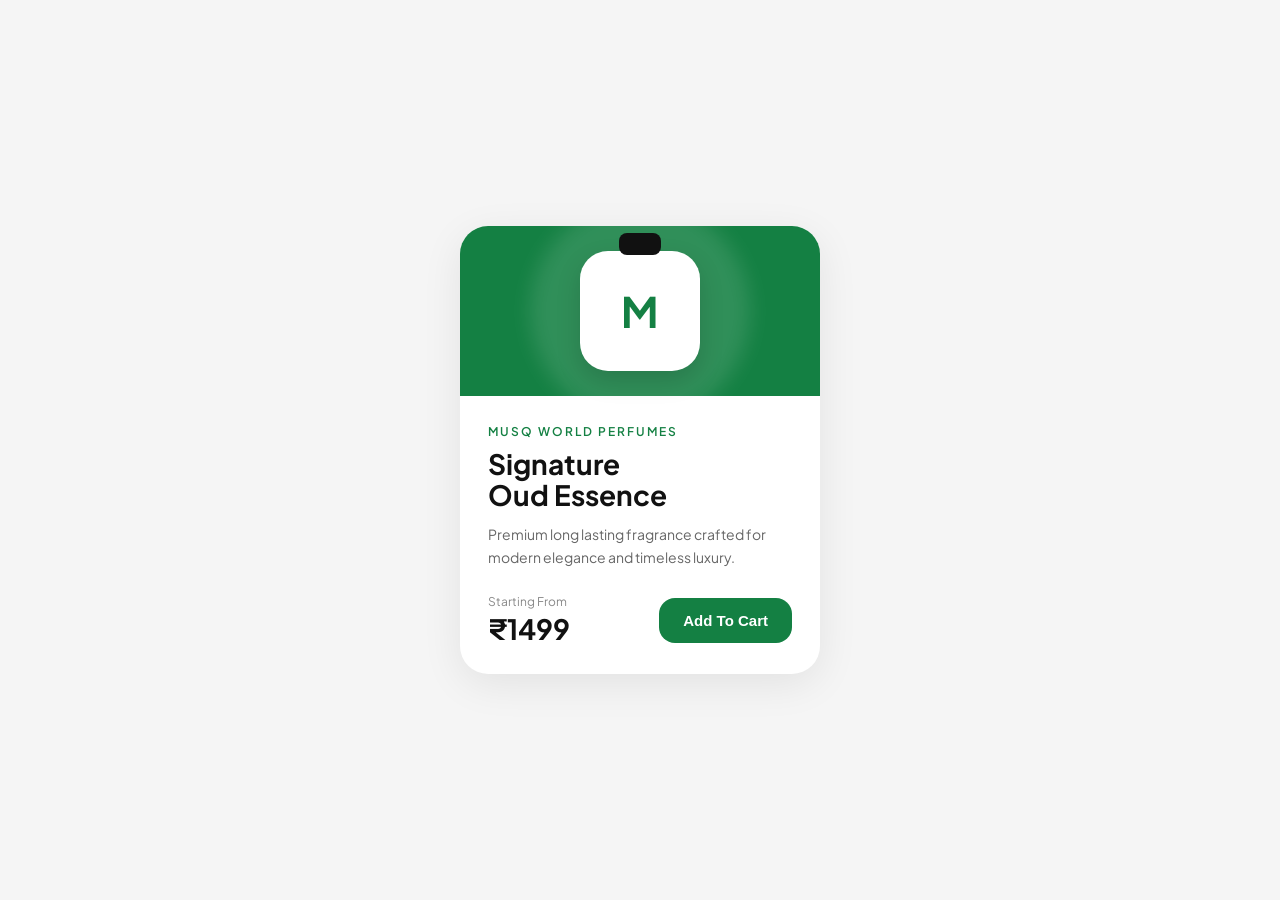
==== cart.html @ 5d663b86 "Create cart.html" ====
<!DOCTYPE html>
<html lang="en">
<head>
<meta charset="UTF-8" />
<meta name="viewport" content="width=device-width, initial-scale=1.0"/>

<title>MUSQ WORLD PERFUMES</title>

<link rel="preconnect" href="https://fonts.googleapis.com">
<link href="https://fonts.googleapis.com/css2?family=Plus+Jakarta+Sans:wght@300;400;500;600;700&display=swap" rel="stylesheet">

<style>

*{
    margin:0;
    padding:0;
    box-sizing:border-box;
}

body{
    font-family:'Plus Jakarta Sans',sans-serif;
    background:#f5f5f5;
    color:#111;
    display:flex;
    justify-content:center;
    align-items:center;
    min-height:100vh;
    padding:20px;
}

/* CARD */

.cart-card{
    width:360px;
    background:#fff;
    border-radius:28px;
    overflow:hidden;
    box-shadow:
    0 10px 40px rgba(0,0,0,0.08);
    transition:0.4s ease;
}

.cart-card:hover{
    transform:translateY(-5px);
}

/* TOP */

.top{
    background:#148043;
    height:170px;
    position:relative;
    display:flex;
    align-items:center;
    justify-content:center;
}

.glow{
    position:absolute;
    width:220px;
    height:220px;
    background:rgba(255,255,255,0.12);
    border-radius:50%;
    filter:blur(10px);
}

.perfume{
    width:120px;
    height:120px;
    background:#fff;
    border-radius:28px;
    position:relative;
    z-index:2;
    display:flex;
    align-items:center;
    justify-content:center;
    box-shadow:
    0 10px 25px rgba(0,0,0,0.15);
}

.perfume::before{
    content:'';
    position:absolute;
    top:-18px;
    width:42px;
    height:22px;
    background:#111;
    border-radius:8px;
}

.perfume::after{
    content:'M';
    font-size:42px;
    font-weight:700;
    color:#148043;
}

/* CONTENT */

.content{
    padding:28px;
}

.brand{
    font-size:12px;
    font-weight:600;
    letter-spacing:2px;
    color:#148043;
    margin-bottom:10px;
}

.title{
    font-size:28px;
    font-weight:700;
    line-height:1.1;
    margin-bottom:12px;
}

.desc{
    font-size:14px;
    color:#666;
    line-height:1.7;
    margin-bottom:24px;
}

/* PRICE */

.bottom{
    display:flex;
    justify-content:space-between;
    align-items:center;
}

.price{
    display:flex;
    flex-direction:column;
}

.price span{
    font-size:12px;
    color:#888;
}

.price h2{
    font-size:28px;
    color:#111;
    margin-top:2px;
}

/* BUTTON */

.btn{
    border:none;
    background:#148043;
    color:#fff;
    padding:14px 24px;
    border-radius:16px;
    font-size:15px;
    font-weight:600;
    cursor:pointer;
    transition:0.3s ease;
}

.btn:hover{
    background:#0f6635;
    transform:scale(1.04);
}

</style>
</head>

<body>

<div class="cart-card">

    <div class="top">
        <div class="glow"></div>

        <div class="perfume"></div>
    </div>

    <div class="content">

        <div class="brand">
            MUSQ WORLD PERFUMES
        </div>

        <div class="title">
            Signature<br>
            Oud Essence
        </div>

        <div class="desc">
            Premium long lasting fragrance crafted
            for modern elegance and timeless luxury.
        </div>

        <div class="bottom">

            <div class="price">
                <span>Starting From</span>
                <h2>₹1499</h2>
            </div>

            <button class="btn">
                Add To Cart
            </button>

        </div>

    </div>

</div>

</body>
</html>
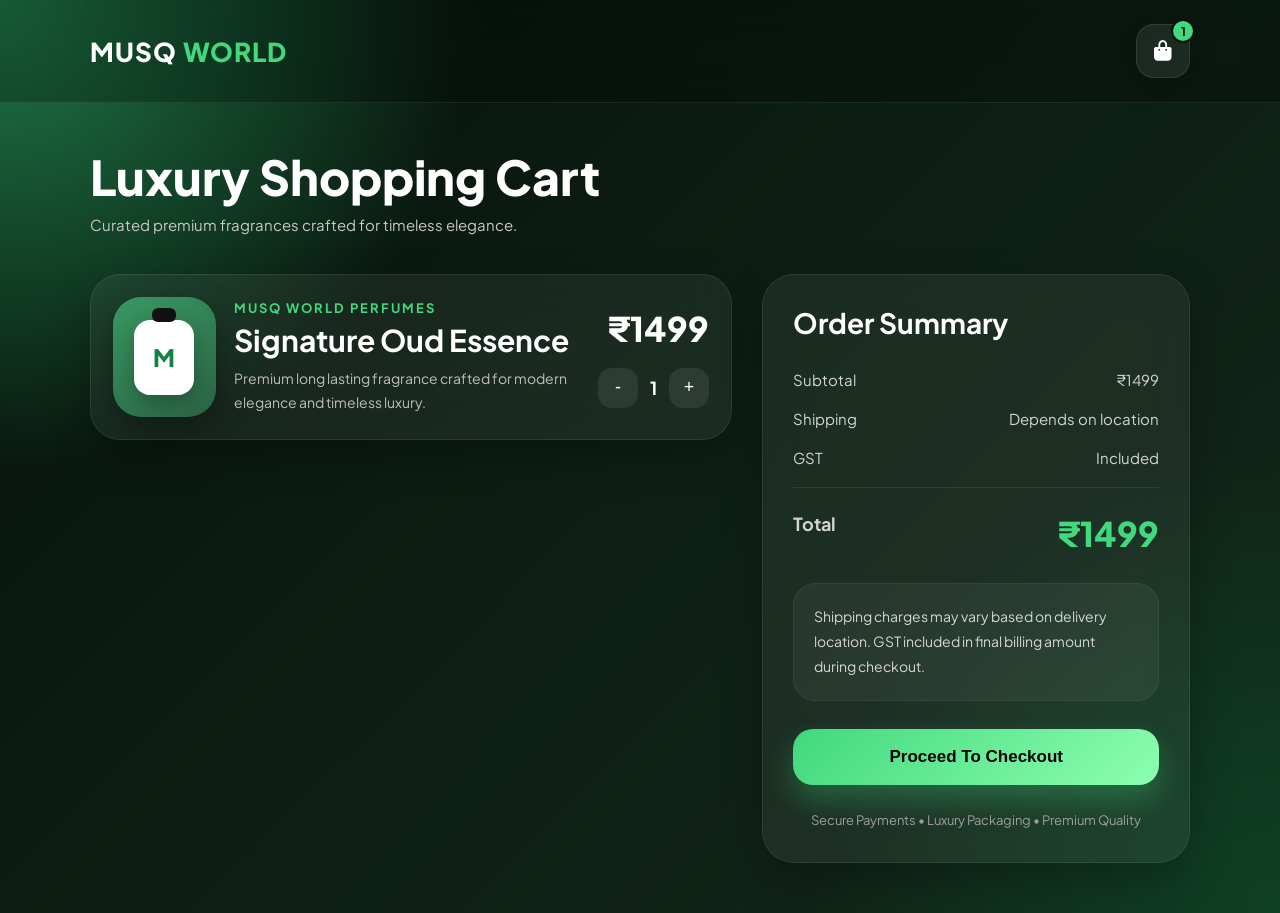
==== commit b01057c8: "Update cart.html" ====
--- a/cart.html
+++ b/cart.html
@@ -4,10 +4,14 @@
 <meta charset="UTF-8" />
 <meta name="viewport" content="width=device-width, initial-scale=1.0"/>
 
-<title>MUSQ WORLD PERFUMES</title>
+<title>MUSQ WORLD | Luxury Cart</title>
 
 <link rel="preconnect" href="https://fonts.googleapis.com">
-<link href="https://fonts.googleapis.com/css2?family=Plus+Jakarta+Sans:wght@300;400;500;600;700&display=swap" rel="stylesheet">
+<link rel="preconnect" href="https://fonts.gstatic.com" crossorigin>
+
+<link href="https://fonts.googleapis.com/css2?family=Plus+Jakarta+Sans:wght@300;400;500;600;700;800&display=swap" rel="stylesheet">
+
+<link rel="stylesheet" href="https://cdnjs.cloudflare.com/ajax/libs/font-awesome/6.5.2/css/all.min.css"/>
 
 <style>
 
@@ -17,153 +21,391 @@
     box-sizing:border-box;
 }
 
+html{
+    scroll-behavior:smooth;
+}
+
 body{
     font-family:'Plus Jakarta Sans',sans-serif;
-    background:#f5f5f5;
-    color:#111;
-    display:flex;
+    background:
+    radial-gradient(circle at top left,#1f7a49 0%,transparent 30%),
+    radial-gradient(circle at bottom right,#0f4025 0%,transparent 30%),
+    linear-gradient(135deg,#06110a,#0d1f14,#12261a);
+    min-height:100vh;
+    color:#fff;
+    overflow-x:hidden;
+}
+
+/* NAVBAR */
+
+.navbar{
+    width:100%;
+    padding:24px 7%;
+    display:flex;
+    justify-content:space-between;
+    align-items:center;
+    position:sticky;
+    top:0;
+    z-index:100;
+    backdrop-filter:blur(20px);
+    background:rgba(0,0,0,0.25);
+    border-bottom:1px solid rgba(255,255,255,0.08);
+}
+
+.logo{
+    font-size:26px;
+    font-weight:800;
+    letter-spacing:1px;
+}
+
+.logo span{
+    color:#42d87d;
+}
+
+.cart-icon{
+    position:relative;
+    width:54px;
+    height:54px;
+    border-radius:18px;
+    background:rgba(255,255,255,0.08);
+    display:flex;
+    align-items:center;
     justify-content:center;
-    align-items:center;
-    min-height:100vh;
-    padding:20px;
-}
-
-/* CARD */
+    font-size:20px;
+    border:1px solid rgba(255,255,255,0.1);
+    box-shadow:0 10px 30px rgba(0,0,0,0.25);
+}
+
+.badge{
+    position:absolute;
+    top:-6px;
+    right:-6px;
+    width:24px;
+    height:24px;
+    border-radius:50%;
+    background:#42d87d;
+    color:#000;
+    font-size:12px;
+    font-weight:700;
+    display:flex;
+    align-items:center;
+    justify-content:center;
+    border:2px solid #07110a;
+}
+
+/* MAIN */
+
+.container{
+    width:100%;
+    max-width:1300px;
+    margin:auto;
+    padding:50px 7%;
+}
+
+.heading{
+    margin-bottom:40px;
+}
+
+.heading h1{
+    font-size:48px;
+    font-weight:800;
+    line-height:1;
+}
+
+.heading p{
+    color:#c8c8c8;
+    margin-top:14px;
+    font-size:15px;
+}
+
+/* GRID */
+
+.grid{
+    display:grid;
+    grid-template-columns:1.2fr 0.8fr;
+    gap:30px;
+}
+
+/* LEFT */
+
+.left{
+    display:flex;
+    flex-direction:column;
+    gap:24px;
+}
+
+/* CART CARD */
 
 .cart-card{
-    width:360px;
-    background:#fff;
-    border-radius:28px;
-    overflow:hidden;
+    background:rgba(255,255,255,0.06);
+    border:1px solid rgba(255,255,255,0.08);
+    border-radius:30px;
+    padding:22px;
+    display:flex;
+    align-items:center;
+    justify-content:space-between;
+    gap:20px;
+    backdrop-filter:blur(20px);
     box-shadow:
-    0 10px 40px rgba(0,0,0,0.08);
+    0 15px 40px rgba(0,0,0,0.25);
     transition:0.4s ease;
 }
 
 .cart-card:hover{
     transform:translateY(-5px);
-}
-
-/* TOP */
-
-.top{
-    background:#148043;
-    height:170px;
+    border-color:rgba(66,216,125,0.35);
+}
+
+.product{
+    display:flex;
+    align-items:center;
+    gap:18px;
+}
+
+/* PERFUME BOX */
+
+.image-box{
+    width:120px;
+    height:120px;
+    border-radius:28px;
+    background:linear-gradient(145deg,#1d8b4d,#0f4f2b);
     position:relative;
+    overflow:hidden;
     display:flex;
     align-items:center;
     justify-content:center;
-}
-
-.glow{
+    box-shadow:0 10px 30px rgba(0,0,0,0.35);
+}
+
+.image-box::before{
+    content:'';
     position:absolute;
-    width:220px;
-    height:220px;
+    width:180px;
+    height:180px;
     background:rgba(255,255,255,0.12);
     border-radius:50%;
-    filter:blur(10px);
+    filter:blur(15px);
 }
 
 .perfume{
-    width:120px;
-    height:120px;
+    width:60px;
+    height:75px;
     background:#fff;
-    border-radius:28px;
+    border-radius:16px;
     position:relative;
     z-index:2;
     display:flex;
     align-items:center;
     justify-content:center;
-    box-shadow:
-    0 10px 25px rgba(0,0,0,0.15);
+    box-shadow:0 8px 20px rgba(0,0,0,0.25);
 }
 
 .perfume::before{
     content:'';
     position:absolute;
-    top:-18px;
-    width:42px;
-    height:22px;
+    top:-12px;
+    width:24px;
+    height:14px;
     background:#111;
-    border-radius:8px;
+    border-radius:6px;
 }
 
 .perfume::after{
     content:'M';
-    font-size:42px;
-    font-weight:700;
+    font-size:24px;
+    font-weight:800;
     color:#148043;
 }
 
-/* CONTENT */
-
-.content{
-    padding:28px;
-}
-
-.brand{
-    font-size:12px;
-    font-weight:600;
+.details h4{
+    font-size:13px;
     letter-spacing:2px;
-    color:#148043;
+    color:#42d87d;
+    margin-bottom:8px;
+}
+
+.details h2{
+    font-size:30px;
+    line-height:1.1;
     margin-bottom:10px;
 }
 
-.title{
-    font-size:28px;
-    font-weight:700;
-    line-height:1.1;
-    margin-bottom:12px;
-}
-
-.desc{
+.details p{
     font-size:14px;
-    color:#666;
+    color:#bfbfbf;
     line-height:1.7;
-    margin-bottom:24px;
-}
-
-/* PRICE */
-
-.bottom{
-    display:flex;
-    justify-content:space-between;
-    align-items:center;
+    max-width:400px;
+}
+
+/* ACTIONS */
+
+.actions{
+    display:flex;
+    flex-direction:column;
+    align-items:flex-end;
+    gap:18px;
 }
 
 .price{
-    display:flex;
-    flex-direction:column;
-}
-
-.price span{
-    font-size:12px;
-    color:#888;
-}
-
-.price h2{
-    font-size:28px;
-    color:#111;
-    margin-top:2px;
-}
-
-/* BUTTON */
-
-.btn{
+    font-size:34px;
+    font-weight:800;
+}
+
+.qty{
+    display:flex;
+    align-items:center;
+    gap:12px;
+}
+
+.qty button{
+    width:40px;
+    height:40px;
     border:none;
-    background:#148043;
+    border-radius:14px;
+    background:rgba(255,255,255,0.08);
     color:#fff;
-    padding:14px 24px;
-    border-radius:16px;
-    font-size:15px;
-    font-weight:600;
+    font-size:18px;
     cursor:pointer;
     transition:0.3s ease;
 }
 
-.btn:hover{
-    background:#0f6635;
-    transform:scale(1.04);
+.qty button:hover{
+    background:#42d87d;
+    color:#000;
+}
+
+.qty span{
+    font-size:18px;
+    font-weight:700;
+}
+
+/* SUMMARY */
+
+.summary{
+    background:rgba(255,255,255,0.06);
+    border:1px solid rgba(255,255,255,0.08);
+    border-radius:32px;
+    padding:30px;
+    backdrop-filter:blur(20px);
+    height:fit-content;
+    box-shadow:0 15px 40px rgba(0,0,0,0.25);
+    position:sticky;
+    top:120px;
+}
+
+.summary h2{
+    font-size:28px;
+    margin-bottom:30px;
+}
+
+.row{
+    display:flex;
+    justify-content:space-between;
+    margin-bottom:20px;
+    color:#d4d4d4;
+    font-size:15px;
+}
+
+.total{
+    border-top:1px solid rgba(255,255,255,0.08);
+    padding-top:24px;
+    margin-top:10px;
+}
+
+.total h3{
+    font-size:18px;
+}
+
+.total .amount{
+    font-size:34px;
+    font-weight:800;
+    color:#42d87d;
+}
+
+/* NOTE */
+
+.note{
+    margin-top:28px;
+    padding:20px;
+    border-radius:22px;
+    background:rgba(255,255,255,0.05);
+    border:1px solid rgba(255,255,255,0.06);
+}
+
+.note p{
+    color:#d6d6d6;
+    font-size:14px;
+    line-height:1.8;
+}
+
+/* BUTTON */
+
+.checkout-btn{
+    width:100%;
+    margin-top:28px;
+    border:none;
+    padding:18px;
+    border-radius:20px;
+    font-size:17px;
+    font-weight:700;
+    cursor:pointer;
+    color:#000;
+    background:linear-gradient(135deg,#42d87d,#8cffb1);
+    transition:0.35s ease;
+    box-shadow:0 15px 30px rgba(66,216,125,0.3);
+}
+
+.checkout-btn:hover{
+    transform:translateY(-3px) scale(1.02);
+}
+
+/* FOOTER TEXT */
+
+.footer-text{
+    margin-top:24px;
+    text-align:center;
+    color:#9e9e9e;
+    font-size:13px;
+    line-height:1.8;
+}
+
+/* RESPONSIVE */
+
+@media(max-width:980px){
+
+    .grid{
+        grid-template-columns:1fr;
+    }
+
+}
+
+@media(max-width:700px){
+
+    .heading h1{
+        font-size:36px;
+    }
+
+    .cart-card{
+        flex-direction:column;
+        align-items:flex-start;
+    }
+
+    .actions{
+        width:100%;
+        flex-direction:row;
+        justify-content:space-between;
+        align-items:center;
+    }
+
+    .product{
+        flex-direction:column;
+        align-items:flex-start;
+    }
+
+    .details h2{
+        font-size:24px;
+    }
+
 }
 
 </style>
@@ -171,46 +413,189 @@
 
 <body>
 
-<div class="cart-card">
-
-    <div class="top">
-        <div class="glow"></div>
-
-        <div class="perfume"></div>
+<!-- NAVBAR -->
+
+<nav class="navbar">
+
+    <div class="logo">
+        MUSQ <span>WORLD</span>
     </div>
 
-    <div class="content">
-
-        <div class="brand">
-            MUSQ WORLD PERFUMES
+    <div class="cart-icon">
+        <i class="fa-solid fa-bag-shopping"></i>
+
+        <div class="badge" id="cart-count">
+            1
         </div>
-
-        <div class="title">
-            Signature<br>
-            Oud Essence
+    </div>
+
+</nav>
+
+<!-- MAIN -->
+
+<div class="container">
+
+    <div class="heading">
+        <h1>Luxury Shopping Cart</h1>
+
+        <p>
+            Curated premium fragrances crafted for timeless elegance.
+        </p>
+    </div>
+
+    <div class="grid">
+
+        <!-- LEFT -->
+
+        <div class="left">
+
+            <!-- PRODUCT -->
+
+            <div class="cart-card">
+
+                <div class="product">
+
+                    <div class="image-box">
+                        <div class="perfume"></div>
+                    </div>
+
+                    <div class="details">
+
+                        <h4>MUSQ WORLD PERFUMES</h4>
+
+                        <h2>
+                            Signature Oud Essence
+                        </h2>
+
+                        <p>
+                            Premium long lasting fragrance crafted for
+                            modern elegance and timeless luxury.
+                        </p>
+
+                    </div>
+
+                </div>
+
+                <div class="actions">
+
+                    <div class="price">
+                        ₹1499
+                    </div>
+
+                    <div class="qty">
+
+                        <button onclick="decreaseQty()">
+                            -
+                        </button>
+
+                        <span id="qty">
+                            1
+                        </span>
+
+                        <button onclick="increaseQty()">
+                            +
+                        </button>
+
+                    </div>
+
+                </div>
+
+            </div>
+
         </div>
 
-        <div class="desc">
-            Premium long lasting fragrance crafted
-            for modern elegance and timeless luxury.
+        <!-- SUMMARY -->
+
+        <div class="summary">
+
+            <h2>Order Summary</h2>
+
+            <div class="row">
+                <span>Subtotal</span>
+                <span id="subtotal">₹1499</span>
+            </div>
+
+            <div class="row">
+                <span>Shipping</span>
+                <span>Depends on location</span>
+            </div>
+
+            <div class="row">
+                <span>GST</span>
+                <span>Included</span>
+            </div>
+
+            <div class="row total">
+
+                <h3>Total</h3>
+
+                <div class="amount" id="total">
+                    ₹1499
+                </div>
+
+            </div>
+
+            <div class="note">
+                <p>
+                    Shipping charges may vary based on delivery location.
+                    GST included in final billing amount during checkout.
+                </p>
+            </div>
+
+            <button class="checkout-btn">
+                Proceed To Checkout
+            </button>
+
+            <div class="footer-text">
+                Secure Payments • Luxury Packaging • Premium Quality
+            </div>
+
         </div>
 
-        <div class="bottom">
-
-            <div class="price">
-                <span>Starting From</span>
-                <h2>₹1499</h2>
-            </div>
-
-            <button class="btn">
-                Add To Cart
-            </button>
-
-        </div>
-
     </div>
 
 </div>
 
+<script>
+
+let qty = 1;
+const price = 1499;
+
+function updateCart(){
+
+    document.getElementById('qty').innerText = qty;
+
+    document.getElementById('cart-count').innerText = qty;
+
+    let total = qty * price;
+
+    document.getElementById('subtotal').innerText = `₹${total}`;
+
+    document.getElementById('total').innerText = `₹${total}`;
+
+}
+
+function increaseQty(){
+
+    qty++;
+
+    updateCart();
+
+}
+
+function decreaseQty(){
+
+    if(qty > 1){
+
+        qty--;
+
+        updateCart();
+
+    }
+
+}
+
+</script>
+
 </body>
-</html>
+    </html>
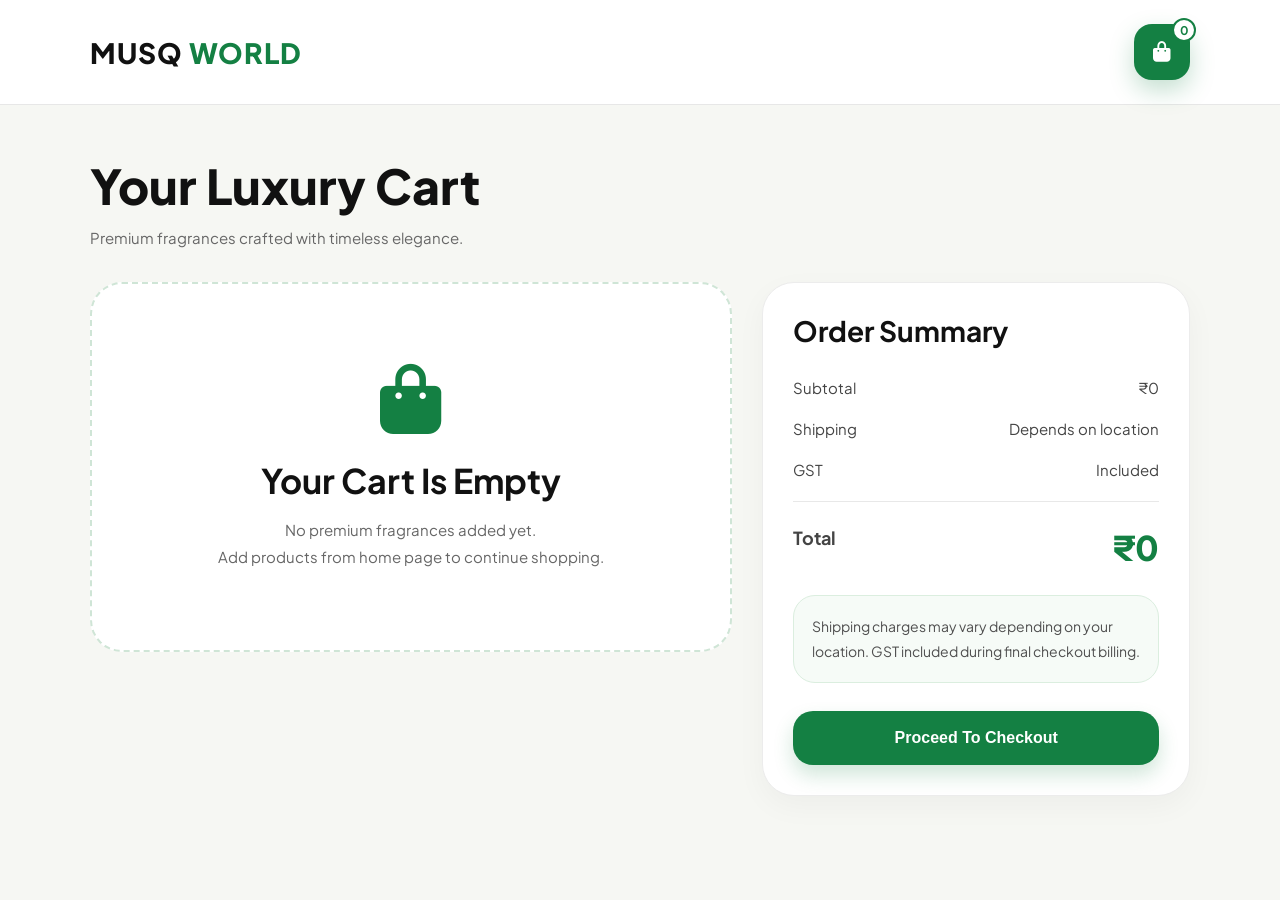
==== commit 4d344668: "Update cart.html" ====
--- a/cart.html
+++ b/cart.html
@@ -1,10 +1,11 @@
 <!DOCTYPE html>
 <html lang="en">
 <head>
-<meta charset="UTF-8" />
-<meta name="viewport" content="width=device-width, initial-scale=1.0"/>
-
-<title>MUSQ WORLD | Luxury Cart</title>
+
+<meta charset="UTF-8">
+<meta name="viewport" content="width=device-width, initial-scale=1.0">
+
+<title>MUSQ WORLD | Cart</title>
 
 <link rel="preconnect" href="https://fonts.googleapis.com">
 <link rel="preconnect" href="https://fonts.gstatic.com" crossorigin>
@@ -21,19 +22,11 @@
     box-sizing:border-box;
 }
 
-html{
-    scroll-behavior:smooth;
-}
-
 body{
     font-family:'Plus Jakarta Sans',sans-serif;
-    background:
-    radial-gradient(circle at top left,#1f7a49 0%,transparent 30%),
-    radial-gradient(circle at bottom right,#0f4025 0%,transparent 30%),
-    linear-gradient(135deg,#06110a,#0d1f14,#12261a);
+    background:#f6f7f3;
+    color:#111;
     min-height:100vh;
-    color:#fff;
-    overflow-x:hidden;
 }
 
 /* NAVBAR */
@@ -41,39 +34,38 @@
 .navbar{
     width:100%;
     padding:24px 7%;
+    background:#fff;
     display:flex;
     justify-content:space-between;
     align-items:center;
+    border-bottom:1px solid #e7e7e7;
     position:sticky;
     top:0;
     z-index:100;
-    backdrop-filter:blur(20px);
-    background:rgba(0,0,0,0.25);
-    border-bottom:1px solid rgba(255,255,255,0.08);
 }
 
 .logo{
-    font-size:26px;
+    font-size:28px;
     font-weight:800;
     letter-spacing:1px;
 }
 
 .logo span{
-    color:#42d87d;
+    color:#148043;
 }
 
 .cart-icon{
     position:relative;
-    width:54px;
-    height:54px;
+    width:56px;
+    height:56px;
     border-radius:18px;
-    background:rgba(255,255,255,0.08);
+    background:#148043;
+    color:#fff;
     display:flex;
     align-items:center;
     justify-content:center;
     font-size:20px;
-    border:1px solid rgba(255,255,255,0.1);
-    box-shadow:0 10px 30px rgba(0,0,0,0.25);
+    box-shadow:0 10px 25px rgba(20,128,67,0.25);
 }
 
 .badge{
@@ -82,15 +74,15 @@
     right:-6px;
     width:24px;
     height:24px;
+    background:#fff;
+    color:#148043;
     border-radius:50%;
-    background:#42d87d;
-    color:#000;
     font-size:12px;
     font-weight:700;
     display:flex;
     align-items:center;
     justify-content:center;
-    border:2px solid #07110a;
+    border:2px solid #148043;
 }
 
 /* MAIN */
@@ -103,18 +95,17 @@
 }
 
 .heading{
-    margin-bottom:40px;
+    margin-bottom:35px;
 }
 
 .heading h1{
     font-size:48px;
     font-weight:800;
-    line-height:1;
+    margin-bottom:12px;
 }
 
 .heading p{
-    color:#c8c8c8;
-    margin-top:14px;
+    color:#666;
     font-size:15px;
 }
 
@@ -126,7 +117,7 @@
     gap:30px;
 }
 
-/* LEFT */
+/* CART ITEMS */
 
 .left{
     display:flex;
@@ -134,47 +125,40 @@
     gap:24px;
 }
 
-/* CART CARD */
-
 .cart-card{
-    background:rgba(255,255,255,0.06);
-    border:1px solid rgba(255,255,255,0.08);
+    background:#fff;
     border-radius:30px;
-    padding:22px;
-    display:flex;
+    padding:24px;
+    display:flex;
+    justify-content:space-between;
     align-items:center;
-    justify-content:space-between;
     gap:20px;
-    backdrop-filter:blur(20px);
-    box-shadow:
-    0 15px 40px rgba(0,0,0,0.25);
-    transition:0.4s ease;
+    border:1px solid #ececec;
+    transition:0.35s ease;
+    box-shadow:0 10px 30px rgba(0,0,0,0.04);
 }
 
 .cart-card:hover{
-    transform:translateY(-5px);
-    border-color:rgba(66,216,125,0.35);
+    transform:translateY(-4px);
+    border-color:#14804330;
 }
 
 .product{
     display:flex;
     align-items:center;
-    gap:18px;
-}
-
-/* PERFUME BOX */
+    gap:20px;
+}
 
 .image-box{
-    width:120px;
-    height:120px;
+    width:130px;
+    height:130px;
     border-radius:28px;
-    background:linear-gradient(145deg,#1d8b4d,#0f4f2b);
+    background:linear-gradient(135deg,#148043,#0d5c2f);
     position:relative;
     overflow:hidden;
     display:flex;
     align-items:center;
     justify-content:center;
-    box-shadow:0 10px 30px rgba(0,0,0,0.35);
 }
 
 .image-box::before{
@@ -184,57 +168,58 @@
     height:180px;
     background:rgba(255,255,255,0.12);
     border-radius:50%;
-    filter:blur(15px);
-}
+}
+
+/* PERFUME */
 
 .perfume{
-    width:60px;
-    height:75px;
+    width:65px;
+    height:80px;
     background:#fff;
-    border-radius:16px;
+    border-radius:18px;
     position:relative;
     z-index:2;
     display:flex;
     align-items:center;
     justify-content:center;
-    box-shadow:0 8px 20px rgba(0,0,0,0.25);
+    box-shadow:0 8px 20px rgba(0,0,0,0.15);
 }
 
 .perfume::before{
     content:'';
     position:absolute;
     top:-12px;
-    width:24px;
-    height:14px;
+    width:28px;
+    height:16px;
     background:#111;
     border-radius:6px;
 }
 
 .perfume::after{
     content:'M';
-    font-size:24px;
+    font-size:28px;
     font-weight:800;
     color:#148043;
 }
 
-.details h4{
-    font-size:13px;
+.details h5{
+    color:#148043;
     letter-spacing:2px;
-    color:#42d87d;
     margin-bottom:8px;
+    font-size:12px;
 }
 
 .details h2{
     font-size:30px;
+    margin-bottom:10px;
     line-height:1.1;
-    margin-bottom:10px;
 }
 
 .details p{
+    color:#666;
+    line-height:1.7;
     font-size:14px;
-    color:#bfbfbf;
-    line-height:1.7;
-    max-width:400px;
+    max-width:420px;
 }
 
 /* ACTIONS */
@@ -258,11 +243,11 @@
 }
 
 .qty button{
-    width:40px;
-    height:40px;
+    width:42px;
+    height:42px;
     border:none;
     border-radius:14px;
-    background:rgba(255,255,255,0.08);
+    background:#148043;
     color:#fff;
     font-size:18px;
     cursor:pointer;
@@ -270,8 +255,7 @@
 }
 
 .qty button:hover{
-    background:#42d87d;
-    color:#000;
+    transform:scale(1.08);
 }
 
 .qty span{
@@ -282,15 +266,14 @@
 /* SUMMARY */
 
 .summary{
-    background:rgba(255,255,255,0.06);
-    border:1px solid rgba(255,255,255,0.08);
+    background:#fff;
     border-radius:32px;
     padding:30px;
-    backdrop-filter:blur(20px);
+    border:1px solid #ececec;
+    box-shadow:0 10px 30px rgba(0,0,0,0.04);
     height:fit-content;
-    box-shadow:0 15px 40px rgba(0,0,0,0.25);
     position:sticky;
-    top:120px;
+    top:110px;
 }
 
 .summary h2{
@@ -301,13 +284,13 @@
 .row{
     display:flex;
     justify-content:space-between;
-    margin-bottom:20px;
-    color:#d4d4d4;
+    margin-bottom:22px;
+    color:#444;
     font-size:15px;
 }
 
 .total{
-    border-top:1px solid rgba(255,255,255,0.08);
+    border-top:1px solid #e8e8e8;
     padding-top:24px;
     margin-top:10px;
 }
@@ -316,57 +299,73 @@
     font-size:18px;
 }
 
-.total .amount{
+.amount{
     font-size:34px;
     font-weight:800;
-    color:#42d87d;
-}
-
-/* NOTE */
+    color:#148043;
+}
 
 .note{
-    margin-top:28px;
-    padding:20px;
+    background:#f6fbf7;
+    border:1px solid #dbeedf;
     border-radius:22px;
-    background:rgba(255,255,255,0.05);
-    border:1px solid rgba(255,255,255,0.06);
+    padding:18px;
+    margin-top:26px;
 }
 
 .note p{
-    color:#d6d6d6;
     font-size:14px;
+    color:#4f4f4f;
     line-height:1.8;
 }
 
-/* BUTTON */
+/* CHECKOUT */
 
 .checkout-btn{
     width:100%;
+    border:none;
     margin-top:28px;
-    border:none;
     padding:18px;
     border-radius:20px;
-    font-size:17px;
+    background:#148043;
+    color:#fff;
+    font-size:16px;
     font-weight:700;
     cursor:pointer;
-    color:#000;
-    background:linear-gradient(135deg,#42d87d,#8cffb1);
     transition:0.35s ease;
-    box-shadow:0 15px 30px rgba(66,216,125,0.3);
+    box-shadow:0 10px 20px rgba(20,128,67,0.2);
 }
 
 .checkout-btn:hover{
-    transform:translateY(-3px) scale(1.02);
-}
-
-/* FOOTER TEXT */
-
-.footer-text{
-    margin-top:24px;
+    background:#0d6a35;
+    transform:translateY(-3px);
+}
+
+/* EMPTY */
+
+.empty{
+    background:#fff;
+    border-radius:32px;
+    padding:80px 30px;
     text-align:center;
-    color:#9e9e9e;
-    font-size:13px;
+    border:2px dashed #cfe5d6;
+}
+
+.empty i{
+    font-size:70px;
+    color:#148043;
+    margin-bottom:25px;
+}
+
+.empty h2{
+    font-size:34px;
+    margin-bottom:14px;
+}
+
+.empty p{
+    color:#666;
     line-height:1.8;
+    font-size:15px;
 }
 
 /* RESPONSIVE */
@@ -386,6 +385,11 @@
     }
 
     .cart-card{
+        flex-direction:column;
+        align-items:flex-start;
+    }
+
+    .product{
         flex-direction:column;
         align-items:flex-start;
     }
@@ -397,11 +401,6 @@
         align-items:center;
     }
 
-    .product{
-        flex-direction:column;
-        align-items:flex-start;
-    }
-
     .details h2{
         font-size:24px;
     }
@@ -425,7 +424,7 @@
         <i class="fa-solid fa-bag-shopping"></i>
 
         <div class="badge" id="cart-count">
-            1
+            0
         </div>
     </div>
 
@@ -436,69 +435,33 @@
 <div class="container">
 
     <div class="heading">
-        <h1>Luxury Shopping Cart</h1>
+
+        <h1>Your Luxury Cart</h1>
 
         <p>
-            Curated premium fragrances crafted for timeless elegance.
+            Premium fragrances crafted with timeless elegance.
         </p>
+
     </div>
 
     <div class="grid">
 
         <!-- LEFT -->
 
-        <div class="left">
-
-            <!-- PRODUCT -->
-
-            <div class="cart-card">
-
-                <div class="product">
-
-                    <div class="image-box">
-                        <div class="perfume"></div>
-                    </div>
-
-                    <div class="details">
-
-                        <h4>MUSQ WORLD PERFUMES</h4>
-
-                        <h2>
-                            Signature Oud Essence
-                        </h2>
-
-                        <p>
-                            Premium long lasting fragrance crafted for
-                            modern elegance and timeless luxury.
-                        </p>
-
-                    </div>
-
-                </div>
-
-                <div class="actions">
-
-                    <div class="price">
-                        ₹1499
-                    </div>
-
-                    <div class="qty">
-
-                        <button onclick="decreaseQty()">
-                            -
-                        </button>
-
-                        <span id="qty">
-                            1
-                        </span>
-
-                        <button onclick="increaseQty()">
-                            +
-                        </button>
-
-                    </div>
-
-                </div>
+        <div class="left" id="cart-container">
+
+            <!-- EMPTY STATE -->
+
+            <div class="empty" id="empty-cart">
+
+                <i class="fa-solid fa-bag-shopping"></i>
+
+                <h2>Your Cart Is Empty</h2>
+
+                <p>
+                    No premium fragrances added yet.<br>
+                    Add products from home page to continue shopping.
+                </p>
 
             </div>
 
@@ -512,7 +475,7 @@
 
             <div class="row">
                 <span>Subtotal</span>
-                <span id="subtotal">₹1499</span>
+                <span id="subtotal">₹0</span>
             </div>
 
             <div class="row">
@@ -530,70 +493,211 @@
                 <h3>Total</h3>
 
                 <div class="amount" id="total">
-                    ₹1499
+                    ₹0
                 </div>
 
             </div>
 
             <div class="note">
+
                 <p>
-                    Shipping charges may vary based on delivery location.
-                    GST included in final billing amount during checkout.
+                    Shipping charges may vary depending on your location.
+                    GST included during final checkout billing.
                 </p>
+
             </div>
 
             <button class="checkout-btn">
                 Proceed To Checkout
             </button>
 
-            <div class="footer-text">
-                Secure Payments • Luxury Packaging • Premium Quality
+        </div>
+
+    </div>
+
+</div>
+
+<script>
+
+/*
+
+===========================================
+HOW TO ADD PRODUCT FROM HOME PAGE
+===========================================
+
+localStorage.setItem("cart", JSON.stringify([
+{
+    id:1,
+    title:"Signature Oud Essence",
+    brand:"MUSQ WORLD PERFUMES",
+    price:1499,
+    qty:1,
+    desc:"Premium long lasting fragrance crafted for modern elegance and timeless luxury."
+}
+]));
+
+window.location.href = "cart.html";
+
+===========================================
+
+*/
+
+const cartContainer = document.getElementById("cart-container");
+
+let cart = JSON.parse(localStorage.getItem("cart")) || [];
+
+function updateBadge(){
+
+    let count = 0;
+
+    cart.forEach(item => {
+        count += item.qty;
+    });
+
+    document.getElementById("cart-count").innerText = count;
+
+}
+
+function updateTotals(){
+
+    let total = 0;
+
+    cart.forEach(item => {
+        total += item.price * item.qty;
+    });
+
+    document.getElementById("subtotal").innerText = `₹${total}`;
+
+    document.getElementById("total").innerText = `₹${total}`;
+
+}
+
+function saveCart(){
+
+    localStorage.setItem("cart", JSON.stringify(cart));
+
+}
+
+function increaseQty(index){
+
+    cart[index].qty++;
+
+    saveCart();
+
+    renderCart();
+
+}
+
+function decreaseQty(index){
+
+    if(cart[index].qty > 1){
+
+        cart[index].qty--;
+
+    }else{
+
+        cart.splice(index,1);
+
+    }
+
+    saveCart();
+
+    renderCart();
+
+}
+
+function renderCart(){
+
+    cartContainer.innerHTML = "";
+
+    if(cart.length === 0){
+
+        cartContainer.innerHTML = `
+
+        <div class="empty">
+
+            <i class="fa-solid fa-bag-shopping"></i>
+
+            <h2>Your Cart Is Empty</h2>
+
+            <p>
+                No premium fragrances added yet.<br>
+                Add products from home page to continue shopping.
+            </p>
+
+        </div>
+
+        `;
+
+    }else{
+
+        cart.forEach((item,index)=>{
+
+            cartContainer.innerHTML += `
+
+            <div class="cart-card">
+
+                <div class="product">
+
+                    <div class="image-box">
+                        <div class="perfume"></div>
+                    </div>
+
+                    <div class="details">
+
+                        <h5>${item.brand}</h5>
+
+                        <h2>
+                            ${item.title}
+                        </h2>
+
+                        <p>
+                            ${item.desc}
+                        </p>
+
+                    </div>
+
+                </div>
+
+                <div class="actions">
+
+                    <div class="price">
+                        ₹${item.price * item.qty}
+                    </div>
+
+                    <div class="qty">
+
+                        <button onclick="decreaseQty(${index})">
+                            -
+                        </button>
+
+                        <span>
+                            ${item.qty}
+                        </span>
+
+                        <button onclick="increaseQty(${index})">
+                            +
+                        </button>
+
+                    </div>
+
+                </div>
+
             </div>
 
-        </div>
-
-    </div>
-
-</div>
-
-<script>
-
-let qty = 1;
-const price = 1499;
-
-function updateCart(){
-
-    document.getElementById('qty').innerText = qty;
-
-    document.getElementById('cart-count').innerText = qty;
-
-    let total = qty * price;
-
-    document.getElementById('subtotal').innerText = `₹${total}`;
-
-    document.getElementById('total').innerText = `₹${total}`;
-
-}
-
-function increaseQty(){
-
-    qty++;
-
-    updateCart();
-
-}
-
-function decreaseQty(){
-
-    if(qty > 1){
-
-        qty--;
-
-        updateCart();
+            `;
+
+        });
 
     }
 
-}
+    updateBadge();
+
+    updateTotals();
+
+}
+
+renderCart();
 
 </script>
 
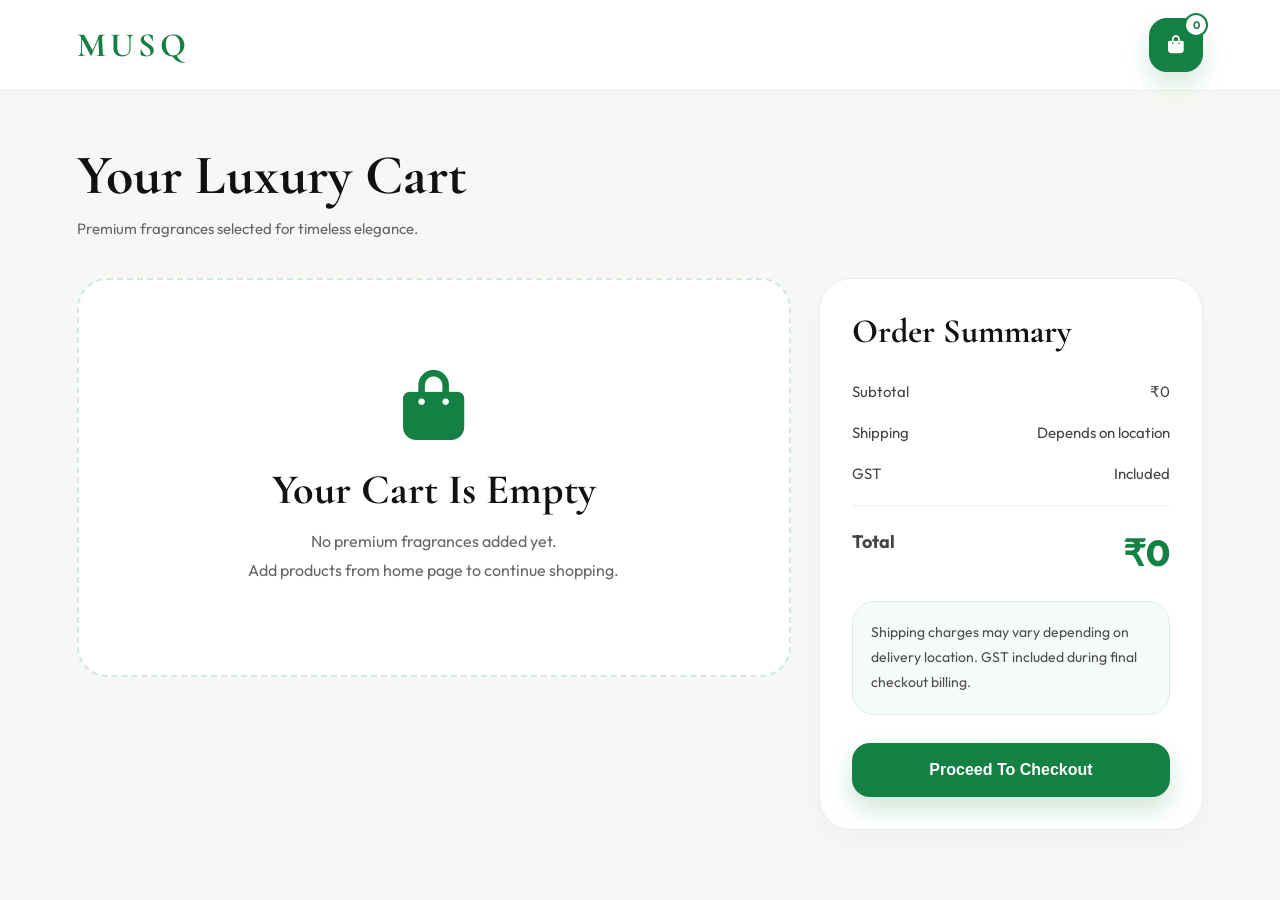
==== commit 99acbc7c: "Update cart.html" ====
--- a/cart.html
+++ b/cart.html
@@ -7,14 +7,23 @@
 
 <title>MUSQ WORLD | Cart</title>
 
+<!-- ================= GOOGLE FONT ================= -->
+
 <link rel="preconnect" href="https://fonts.googleapis.com">
 <link rel="preconnect" href="https://fonts.gstatic.com" crossorigin>
 
-<link href="https://fonts.googleapis.com/css2?family=Plus+Jakarta+Sans:wght@300;400;500;600;700;800&display=swap" rel="stylesheet">
-
-<link rel="stylesheet" href="https://cdnjs.cloudflare.com/ajax/libs/font-awesome/6.5.2/css/all.min.css"/>
+<link href="https://fonts.googleapis.com/css2?family=Outfit:wght@300;400;500;600;700;800&family=Cormorant+Garamond:wght@500;600;700&display=swap" rel="stylesheet">
+
+<!-- ================= FONT AWESOME ================= -->
+
+<link rel="stylesheet"
+href="https://cdnjs.cloudflare.com/ajax/libs/font-awesome/6.5.2/css/all.min.css"/>
 
 <style>
+
+/* ===================================================== */
+/* ====================== GLOBAL ======================== */
+/* ===================================================== */
 
 *{
     margin:0;
@@ -23,85 +32,88 @@
 }
 
 body{
-    font-family:'Plus Jakarta Sans',sans-serif;
-    background:#f6f7f3;
+    font-family:'Outfit',sans-serif;
+    background:#f7f8f5;
     color:#111;
     min-height:100vh;
 }
 
-/* NAVBAR */
+/* ===================================================== */
+/* ====================== NAVBAR ======================== */
+/* ===================================================== */
 
 .navbar{
     width:100%;
-    padding:24px 7%;
+    padding:18px 6%;
     background:#fff;
     display:flex;
     justify-content:space-between;
     align-items:center;
-    border-bottom:1px solid #e7e7e7;
+    border-bottom:1px solid #ececec;
     position:sticky;
     top:0;
-    z-index:100;
+    z-index:1000;
 }
 
 .logo{
-    font-size:28px;
-    font-weight:800;
-    letter-spacing:1px;
-}
-
-.logo span{
+    font-size:34px;
+    font-family:'Cormorant Garamond',serif;
+    font-weight:700;
+    letter-spacing:4px;
     color:#148043;
 }
 
 .cart-icon{
     position:relative;
-    width:56px;
-    height:56px;
+    width:54px;
+    height:54px;
     border-radius:18px;
     background:#148043;
     color:#fff;
     display:flex;
     align-items:center;
     justify-content:center;
-    font-size:20px;
-    box-shadow:0 10px 25px rgba(20,128,67,0.25);
+    font-size:18px;
+    box-shadow:
+    0 12px 25px rgba(20,128,67,0.18);
 }
 
 .badge{
     position:absolute;
-    top:-6px;
-    right:-6px;
+    top:-5px;
+    right:-5px;
     width:24px;
     height:24px;
+    border-radius:50%;
     background:#fff;
     color:#148043;
-    border-radius:50%;
-    font-size:12px;
+    border:2px solid #148043;
+    font-size:11px;
     font-weight:700;
     display:flex;
     align-items:center;
     justify-content:center;
-    border:2px solid #148043;
-}
-
-/* MAIN */
+}
+
+/* ===================================================== */
+/* ====================== MAIN ========================== */
+/* ===================================================== */
 
 .container{
     width:100%;
-    max-width:1300px;
+    max-width:1400px;
     margin:auto;
-    padding:50px 7%;
+    padding:50px 6%;
 }
 
 .heading{
-    margin-bottom:35px;
+    margin-bottom:40px;
 }
 
 .heading h1{
-    font-size:48px;
-    font-weight:800;
-    margin-bottom:12px;
+    font-size:56px;
+    font-family:'Cormorant Garamond',serif;
+    margin-bottom:10px;
 }
 
 .heading p{
@@ -109,39 +121,52 @@
     font-size:15px;
 }
 
-/* GRID */
+/* ===================================================== */
+/* ====================== GRID ========================== */
+/* ===================================================== */
 
 .grid{
     display:grid;
-    grid-template-columns:1.2fr 0.8fr;
-    gap:30px;
-}
-
-/* CART ITEMS */
+    grid-template-columns:1.3fr 0.7fr;
+    gap:28px;
+}
+
+/* ===================================================== */
+/* ====================== LEFT SIDE ===================== */
+/* ===================================================== */
 
 .left{
     display:flex;
     flex-direction:column;
     gap:24px;
 }
+
+/* ===================================================== */
+/* ====================== CART CARD ===================== */
+/* ===================================================== */
 
 .cart-card{
     background:#fff;
     border-radius:30px;
-    padding:24px;
+    border:1px solid #ececec;
+    padding:22px;
     display:flex;
     justify-content:space-between;
     align-items:center;
     gap:20px;
-    border:1px solid #ececec;
     transition:0.35s ease;
-    box-shadow:0 10px 30px rgba(0,0,0,0.04);
+    box-shadow:
+    0 10px 30px rgba(0,0,0,0.03);
 }
 
 .cart-card:hover{
-    transform:translateY(-4px);
-    border-color:#14804330;
-}
+    transform:translateY(-5px);
+    border-color:#14804340;
+}
+
+/* ===================================================== */
+/* ====================== PRODUCT ======================= */
+/* ===================================================== */
 
 .product{
     display:flex;
@@ -149,80 +174,53 @@
     gap:20px;
 }
 
+/* ===================================================== */
+/* ====================== IMAGE BOX ===================== */
+/* ===================================================== */
+
 .image-box{
-    width:130px;
-    height:130px;
-    border-radius:28px;
-    background:linear-gradient(135deg,#148043,#0d5c2f);
-    position:relative;
+    width:140px;
+    height:140px;
+    border-radius:26px;
     overflow:hidden;
-    display:flex;
-    align-items:center;
-    justify-content:center;
-}
-
-.image-box::before{
-    content:'';
-    position:absolute;
-    width:180px;
-    height:180px;
-    background:rgba(255,255,255,0.12);
-    border-radius:50%;
-}
-
-/* PERFUME */
-
-.perfume{
-    width:65px;
-    height:80px;
-    background:#fff;
-    border-radius:18px;
-    position:relative;
-    z-index:2;
-    display:flex;
-    align-items:center;
-    justify-content:center;
-    box-shadow:0 8px 20px rgba(0,0,0,0.15);
-}
-
-.perfume::before{
-    content:'';
-    position:absolute;
-    top:-12px;
-    width:28px;
-    height:16px;
-    background:#111;
-    border-radius:6px;
-}
-
-.perfume::after{
-    content:'M';
-    font-size:28px;
-    font-weight:800;
-    color:#148043;
-}
+    background:#f4f4f4;
+    border:1px solid #ececec;
+    flex-shrink:0;
+}
+
+.image-box img{
+    width:100%;
+    height:100%;
+    object-fit:cover;
+}
+
+/* ===================================================== */
+/* ====================== DETAILS ======================= */
+/* ===================================================== */
 
 .details h5{
     color:#148043;
     letter-spacing:2px;
-    margin-bottom:8px;
     font-size:12px;
+    margin-bottom:10px;
 }
 
 .details h2{
-    font-size:30px;
+    font-size:34px;
     margin-bottom:10px;
-    line-height:1.1;
+    font-family:'Cormorant Garamond',serif;
 }
 
 .details p{
     color:#666;
-    line-height:1.7;
     font-size:14px;
+    line-height:1.8;
     max-width:420px;
 }
 
-/* ACTIONS */
+/* ===================================================== */
+/* ====================== ACTIONS ======================= */
+/* ===================================================== */
 
 .actions{
     display:flex;
@@ -233,8 +231,13 @@
 
 .price{
     font-size:34px;
-    font-weight:800;
-}
+    font-weight:700;
+    color:#148043;
+}
+
+/* ===================================================== */
+/* ====================== QUANTITY ====================== */
+/* ===================================================== */
 
 .qty{
     display:flex;
@@ -263,21 +266,25 @@
     font-weight:700;
 }
 
-/* SUMMARY */
+/* ===================================================== */
+/* ====================== SUMMARY ======================= */
+/* ===================================================== */
 
 .summary{
     background:#fff;
     border-radius:32px;
-    padding:30px;
+    padding:32px;
     border:1px solid #ececec;
-    box-shadow:0 10px 30px rgba(0,0,0,0.04);
     height:fit-content;
     position:sticky;
     top:110px;
+    box-shadow:
+    0 10px 30px rgba(0,0,0,0.03);
 }
 
 .summary h2{
-    font-size:28px;
+    font-size:34px;
+    font-family:'Cormorant Garamond',serif;
     margin-bottom:30px;
 }
 
@@ -290,7 +297,7 @@
 }
 
 .total{
-    border-top:1px solid #e8e8e8;
+    border-top:1px solid #ececec;
     padding-top:24px;
     margin-top:10px;
 }
@@ -300,406 +307,478 @@
 }
 
 .amount{
-    font-size:34px;
+    font-size:36px;
     font-weight:800;
     color:#148043;
 }
 
+/* ===================================================== */
+/* ====================== NOTE ========================== */
+/* ===================================================== */
+
 .note{
+    margin-top:26px;
     background:#f6fbf7;
-    border:1px solid #dbeedf;
+    border:1px solid #dcefe2;
     border-radius:22px;
     padding:18px;
-    margin-top:26px;
 }
 
 .note p{
+    color:#4c4c4c;
+    line-height:1.8;
     font-size:14px;
-    color:#4f4f4f;
-    line-height:1.8;
-}
-
-/* CHECKOUT */
+}
+
+/* ===================================================== */
+/* ====================== BUTTON ======================== */
+/* ===================================================== */
 
 .checkout-btn{
     width:100%;
+    margin-top:28px;
     border:none;
-    margin-top:28px;
     padding:18px;
-    border-radius:20px;
+    border-radius:18px;
     background:#148043;
     color:#fff;
     font-size:16px;
     font-weight:700;
     cursor:pointer;
     transition:0.35s ease;
-    box-shadow:0 10px 20px rgba(20,128,67,0.2);
+    box-shadow:
+    0 12px 24px rgba(20,128,67,0.2);
 }
 
 .checkout-btn:hover{
-    background:#0d6a35;
+    background:#0d6935;
     transform:translateY(-3px);
 }
 
-/* EMPTY */
+/* ===================================================== */
+/* ====================== EMPTY CART ==================== */
+/* ===================================================== */
 
 .empty{
     background:#fff;
-    border-radius:32px;
-    padding:80px 30px;
+    border-radius:30px;
+    border:2px dashed #d5e8dc;
+    padding:90px 30px;
     text-align:center;
-    border:2px dashed #cfe5d6;
 }
 
 .empty i{
     font-size:70px;
     color:#148043;
-    margin-bottom:25px;
+    margin-bottom:24px;
 }
 
 .empty h2{
-    font-size:34px;
-    margin-bottom:14px;
+    font-size:42px;
+    margin-bottom:12px;
+    font-family:'Cormorant Garamond',serif;
 }
 
 .empty p{
     color:#666;
     line-height:1.8;
-    font-size:15px;
-}
-
-/* RESPONSIVE */
-
-@media(max-width:980px){
-
-    .grid{
-        grid-template-columns:1fr;
-    }
-
-}
-
-@media(max-width:700px){
-
-    .heading h1{
-        font-size:36px;
-    }
-
-    .cart-card{
-        flex-direction:column;
-        align-items:flex-start;
-    }
-
-    .product{
-        flex-direction:column;
-        align-items:flex-start;
-    }
-
-    .actions{
-        width:100%;
-        flex-direction:row;
-        justify-content:space-between;
-        align-items:center;
-    }
-
-    .details h2{
-        font-size:24px;
-    }
+}
+
+/* ===================================================== */
+/* ====================== RESPONSIVE ==================== */
+/* ===================================================== */
+
+@media(max-width:992px){
+
+.grid{
+    grid-template-columns:1fr;
+}
+
+}
+
+@media(max-width:768px){
+
+.heading h1{
+    font-size:42px;
+}
+
+.cart-card{
+    flex-direction:column;
+    align-items:flex-start;
+}
+
+.product{
+    flex-direction:column;
+    align-items:flex-start;
+}
+
+.actions{
+    width:100%;
+    flex-direction:row;
+    justify-content:space-between;
+    align-items:center;
+}
+
+.details h2{
+    font-size:28px;
+}
+
+.image-box{
+    width:100%;
+    height:300px;
+}
 
 }
 
 </style>
+
 </head>
 
 <body>
 
-<!-- NAVBAR -->
+<!-- ===================================================== -->
+<!-- ====================== NAVBAR ======================= -->
+<!-- ===================================================== -->
 
 <nav class="navbar">
 
-    <div class="logo">
-        MUSQ <span>WORLD</span>
-    </div>
-
-    <div class="cart-icon">
-        <i class="fa-solid fa-bag-shopping"></i>
-
-        <div class="badge" id="cart-count">
-            0
-        </div>
-    </div>
+<div class="logo">
+MUSQ
+</div>
+
+<div class="cart-icon">
+
+<i class="fa-solid fa-bag-shopping"></i>
+
+<div class="badge"
+id="cart-count">
+0
+</div>
+
+</div>
 
 </nav>
 
-<!-- MAIN -->
+<!-- ===================================================== -->
+<!-- ====================== MAIN ========================= -->
+<!-- ===================================================== -->
 
 <div class="container">
 
-    <div class="heading">
-
-        <h1>Your Luxury Cart</h1>
-
-        <p>
-            Premium fragrances crafted with timeless elegance.
-        </p>
-
-    </div>
-
-    <div class="grid">
-
-        <!-- LEFT -->
-
-        <div class="left" id="cart-container">
-
-            <!-- EMPTY STATE -->
-
-            <div class="empty" id="empty-cart">
-
-                <i class="fa-solid fa-bag-shopping"></i>
-
-                <h2>Your Cart Is Empty</h2>
-
-                <p>
-                    No premium fragrances added yet.<br>
-                    Add products from home page to continue shopping.
-                </p>
-
-            </div>
-
-        </div>
-
-        <!-- SUMMARY -->
-
-        <div class="summary">
-
-            <h2>Order Summary</h2>
-
-            <div class="row">
-                <span>Subtotal</span>
-                <span id="subtotal">₹0</span>
-            </div>
-
-            <div class="row">
-                <span>Shipping</span>
-                <span>Depends on location</span>
-            </div>
-
-            <div class="row">
-                <span>GST</span>
-                <span>Included</span>
-            </div>
-
-            <div class="row total">
-
-                <h3>Total</h3>
-
-                <div class="amount" id="total">
-                    ₹0
-                </div>
-
-            </div>
-
-            <div class="note">
-
-                <p>
-                    Shipping charges may vary depending on your location.
-                    GST included during final checkout billing.
-                </p>
-
-            </div>
-
-            <button class="checkout-btn">
-                Proceed To Checkout
-            </button>
-
-        </div>
-
-    </div>
-
-</div>
+<div class="heading">
+
+<h1>
+Your Luxury Cart
+</h1>
+
+<p>
+Premium fragrances selected for timeless elegance.
+</p>
+
+</div>
+
+<div class="grid">
+
+<!-- ===================================================== -->
+<!-- ====================== LEFT SIDE ==================== -->
+<!-- ===================================================== -->
+
+<div class="left"
+id="cart-container">
+
+<!-- EMPTY STATE -->
+
+<div class="empty">
+
+<i class="fa-solid fa-bag-shopping"></i>
+
+<h2>
+Your Cart Is Empty
+</h2>
+
+<p>
+No premium fragrances added yet.<br>
+Add products from home page to continue shopping.
+</p>
+
+</div>
+
+</div>
+
+<!-- ===================================================== -->
+<!-- ====================== SUMMARY ====================== -->
+<!-- ===================================================== -->
+
+<div class="summary">
+
+<h2>
+Order Summary
+</h2>
+
+<div class="row">
+<span>Subtotal</span>
+<span id="subtotal">₹0</span>
+</div>
+
+<div class="row">
+<span>Shipping</span>
+<span>Depends on location</span>
+</div>
+
+<div class="row">
+<span>GST</span>
+<span>Included</span>
+</div>
+
+<div class="row total">
+
+<h3>Total</h3>
+
+<div class="amount"
+id="total">
+₹0
+</div>
+
+</div>
+
+<div class="note">
+
+<p>
+Shipping charges may vary depending on delivery location.
+GST included during final checkout billing.
+</p>
+
+</div>
+
+<button class="checkout-btn">
+Proceed To Checkout
+</button>
+
+</div>
+
+</div>
+
+</div>
+
+<!-- ===================================================== -->
+<!-- ====================== JAVASCRIPT =================== -->
+<!-- ===================================================== -->
 
 <script>
 
-/*
-
-===========================================
-HOW TO ADD PRODUCT FROM HOME PAGE
-===========================================
-
-localStorage.setItem("cart", JSON.stringify([
-{
-    id:1,
-    title:"Signature Oud Essence",
-    brand:"MUSQ WORLD PERFUMES",
-    price:1499,
-    qty:1,
-    desc:"Premium long lasting fragrance crafted for modern elegance and timeless luxury."
-}
-]));
-
-window.location.href = "cart.html";
-
-===========================================
-
-*/
-
-const cartContainer = document.getElementById("cart-container");
-
-let cart = JSON.parse(localStorage.getItem("cart")) || [];
+/* ===================================================== */
+/* ====================== GET ELEMENT =================== */
+/* ===================================================== */
+
+const cartContainer =
+document.getElementById("cart-container");
+
+/* ===================================================== */
+/* ====================== GET CART ====================== */
+/* ===================================================== */
+
+let cart =
+JSON.parse(localStorage.getItem("cart")) || [];
+
+/* ===================================================== */
+/* ====================== UPDATE BADGE ================== */
+/* ===================================================== */
 
 function updateBadge(){
 
-    let count = 0;
-
-    cart.forEach(item => {
-        count += item.qty;
-    });
-
-    document.getElementById("cart-count").innerText = count;
-
-}
+let count = 0;
+
+cart.forEach(item => {
+
+count += item.qty;
+
+});
+
+document.getElementById("cart-count")
+.innerText = count;
+
+}
+
+/* ===================================================== */
+/* ====================== UPDATE TOTALS ================= */
+/* ===================================================== */
 
 function updateTotals(){
 
-    let total = 0;
-
-    cart.forEach(item => {
-        total += item.price * item.qty;
-    });
-
-    document.getElementById("subtotal").innerText = `₹${total}`;
-
-    document.getElementById("total").innerText = `₹${total}`;
-
-}
+let total = 0;
+
+cart.forEach(item => {
+
+total += item.price * item.qty;
+
+});
+
+document.getElementById("subtotal")
+.innerText = `₹${total}`;
+
+document.getElementById("total")
+.innerText = `₹${total}`;
+
+}
+
+/* ===================================================== */
+/* ====================== SAVE CART ===================== */
+/* ===================================================== */
 
 function saveCart(){
 
-    localStorage.setItem("cart", JSON.stringify(cart));
-
-}
+localStorage.setItem(
+"cart",
+JSON.stringify(cart)
+);
+
+}
+
+/* ===================================================== */
+/* ====================== INCREASE QTY ================== */
+/* ===================================================== */
 
 function increaseQty(index){
 
-    cart[index].qty++;
-
-    saveCart();
-
-    renderCart();
-
-}
+cart[index].qty++;
+
+saveCart();
+
+renderCart();
+
+}
+
+/* ===================================================== */
+/* ====================== DECREASE QTY ================== */
+/* ===================================================== */
 
 function decreaseQty(index){
 
-    if(cart[index].qty > 1){
-
-        cart[index].qty--;
-
-    }else{
-
-        cart.splice(index,1);
-
-    }
-
-    saveCart();
-
-    renderCart();
-
-}
+if(cart[index].qty > 1){
+
+cart[index].qty--;
+
+}else{
+
+cart.splice(index,1);
+
+}
+
+saveCart();
+
+renderCart();
+
+}
+
+/* ===================================================== */
+/* ====================== RENDER CART =================== */
+/* ===================================================== */
 
 function renderCart(){
 
-    cartContainer.innerHTML = "";
-
-    if(cart.length === 0){
-
-        cartContainer.innerHTML = `
-
-        <div class="empty">
-
-            <i class="fa-solid fa-bag-shopping"></i>
-
-            <h2>Your Cart Is Empty</h2>
-
-            <p>
-                No premium fragrances added yet.<br>
-                Add products from home page to continue shopping.
-            </p>
-
-        </div>
-
-        `;
-
-    }else{
-
-        cart.forEach((item,index)=>{
-
-            cartContainer.innerHTML += `
-
-            <div class="cart-card">
-
-                <div class="product">
-
-                    <div class="image-box">
-                        <div class="perfume"></div>
-                    </div>
-
-                    <div class="details">
-
-                        <h5>${item.brand}</h5>
-
-                        <h2>
-                            ${item.title}
-                        </h2>
-
-                        <p>
-                            ${item.desc}
-                        </p>
-
-                    </div>
-
-                </div>
-
-                <div class="actions">
-
-                    <div class="price">
-                        ₹${item.price * item.qty}
-                    </div>
-
-                    <div class="qty">
-
-                        <button onclick="decreaseQty(${index})">
-                            -
-                        </button>
-
-                        <span>
-                            ${item.qty}
-                        </span>
-
-                        <button onclick="increaseQty(${index})">
-                            +
-                        </button>
-
-                    </div>
-
-                </div>
-
-            </div>
-
-            `;
-
-        });
-
-    }
-
-    updateBadge();
-
-    updateTotals();
-
-}
+cartContainer.innerHTML = "";
+
+if(cart.length === 0){
+
+cartContainer.innerHTML = `
+
+<div class="empty">
+
+<i class="fa-solid fa-bag-shopping"></i>
+
+<h2>
+Your Cart Is Empty
+</h2>
+
+<p>
+No premium fragrances added yet.<br>
+Add products from home page to continue shopping.
+</p>
+
+</div>
+
+`;
+
+}else{
+
+cart.forEach((item,index)=>{
+
+cartContainer.innerHTML += `
+
+<div class="cart-card">
+
+<div class="product">
+
+<div class="image-box">
+
+<img src="${item.image}"
+alt="${item.title}">
+
+</div>
+
+<div class="details">
+
+<h5>
+${item.brand}
+</h5>
+
+<h2>
+${item.title}
+</h2>
+
+<p>
+${item.desc}
+</p>
+
+</div>
+
+</div>
+
+<div class="actions">
+
+<div class="price">
+₹${item.price * item.qty}
+</div>
+
+<div class="qty">
+
+<button onclick="decreaseQty(${index})">
+-
+</button>
+
+<span>
+${item.qty}
+</span>
+
+<button onclick="increaseQty(${index})">
++
+</button>
+
+</div>
+
+</div>
+
+</div>
+
+`;
+
+});
+
+}
+
+updateBadge();
+
+updateTotals();
+
+}
+
+/* ===================================================== */
+/* ====================== INITIAL LOAD ================== */
+/* ===================================================== */
 
 renderCart();
 
 </script>
 
 </body>
-    </html>
+</html>
